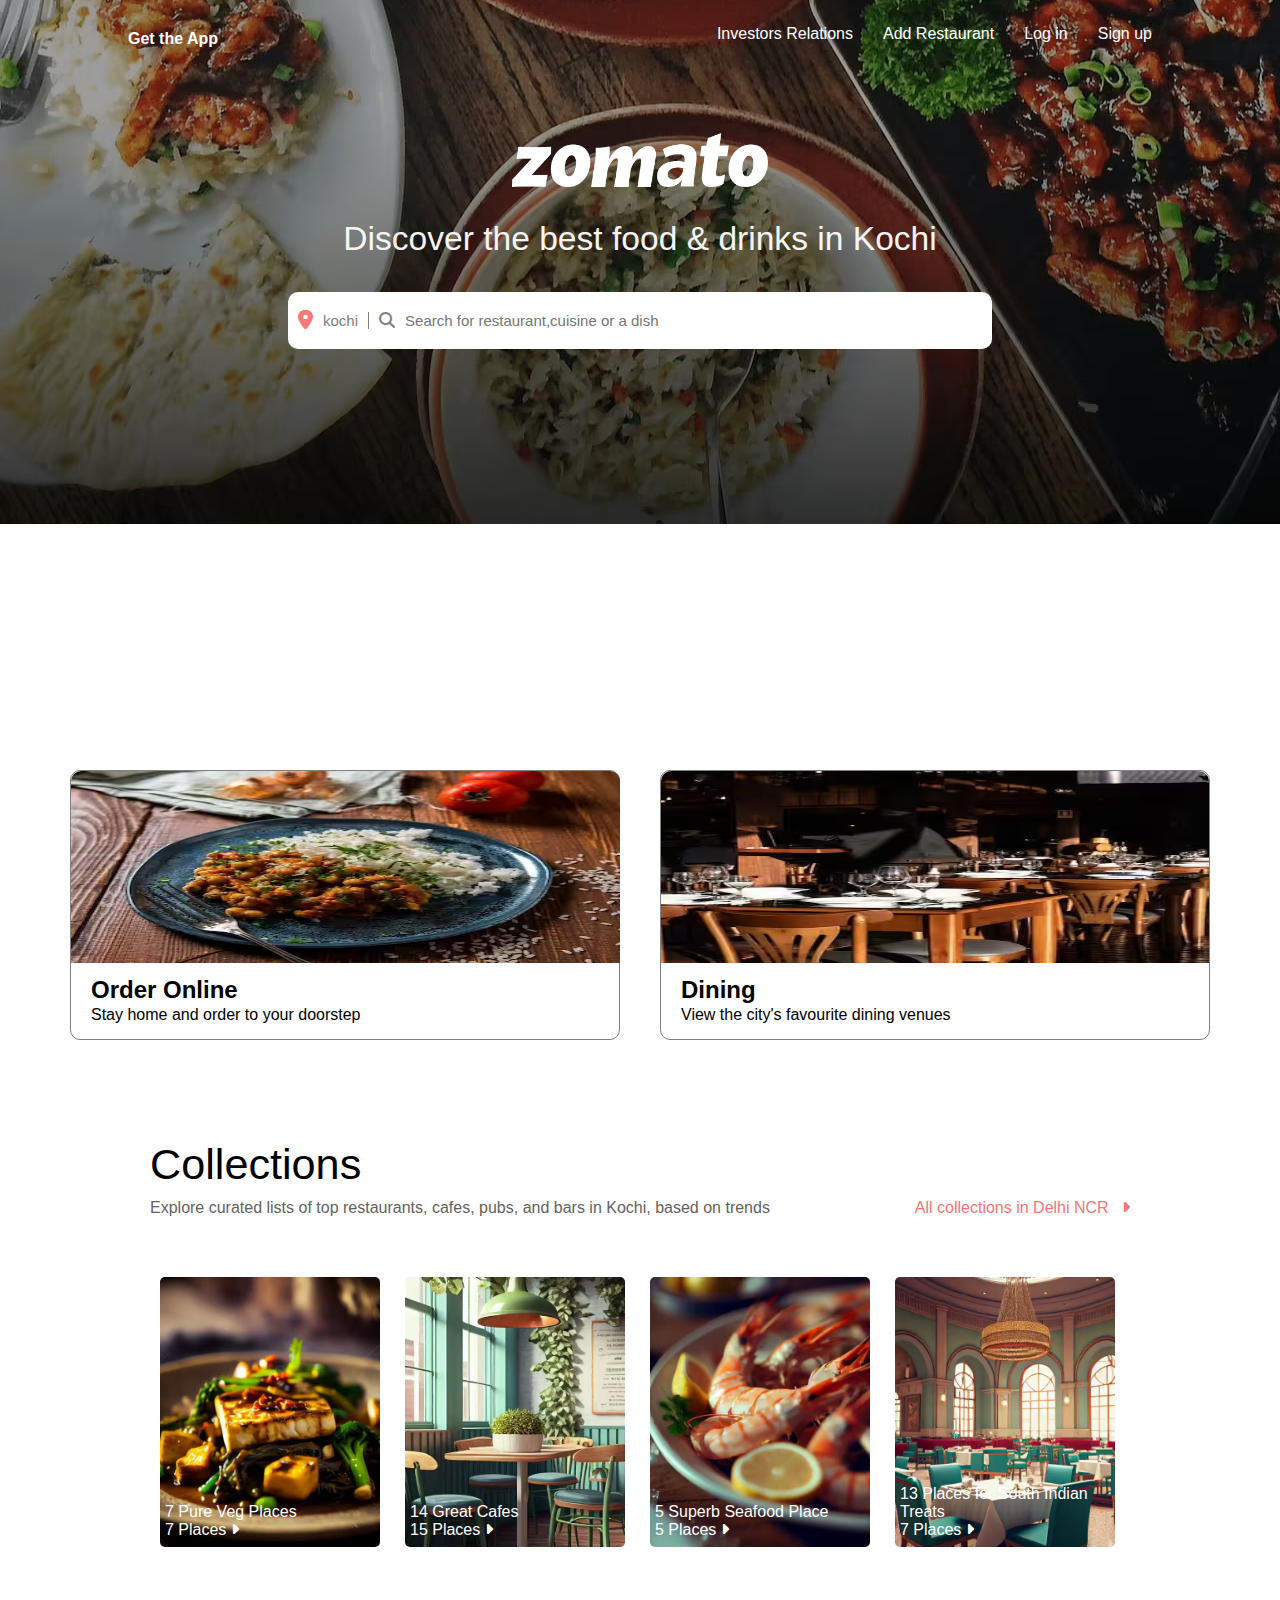
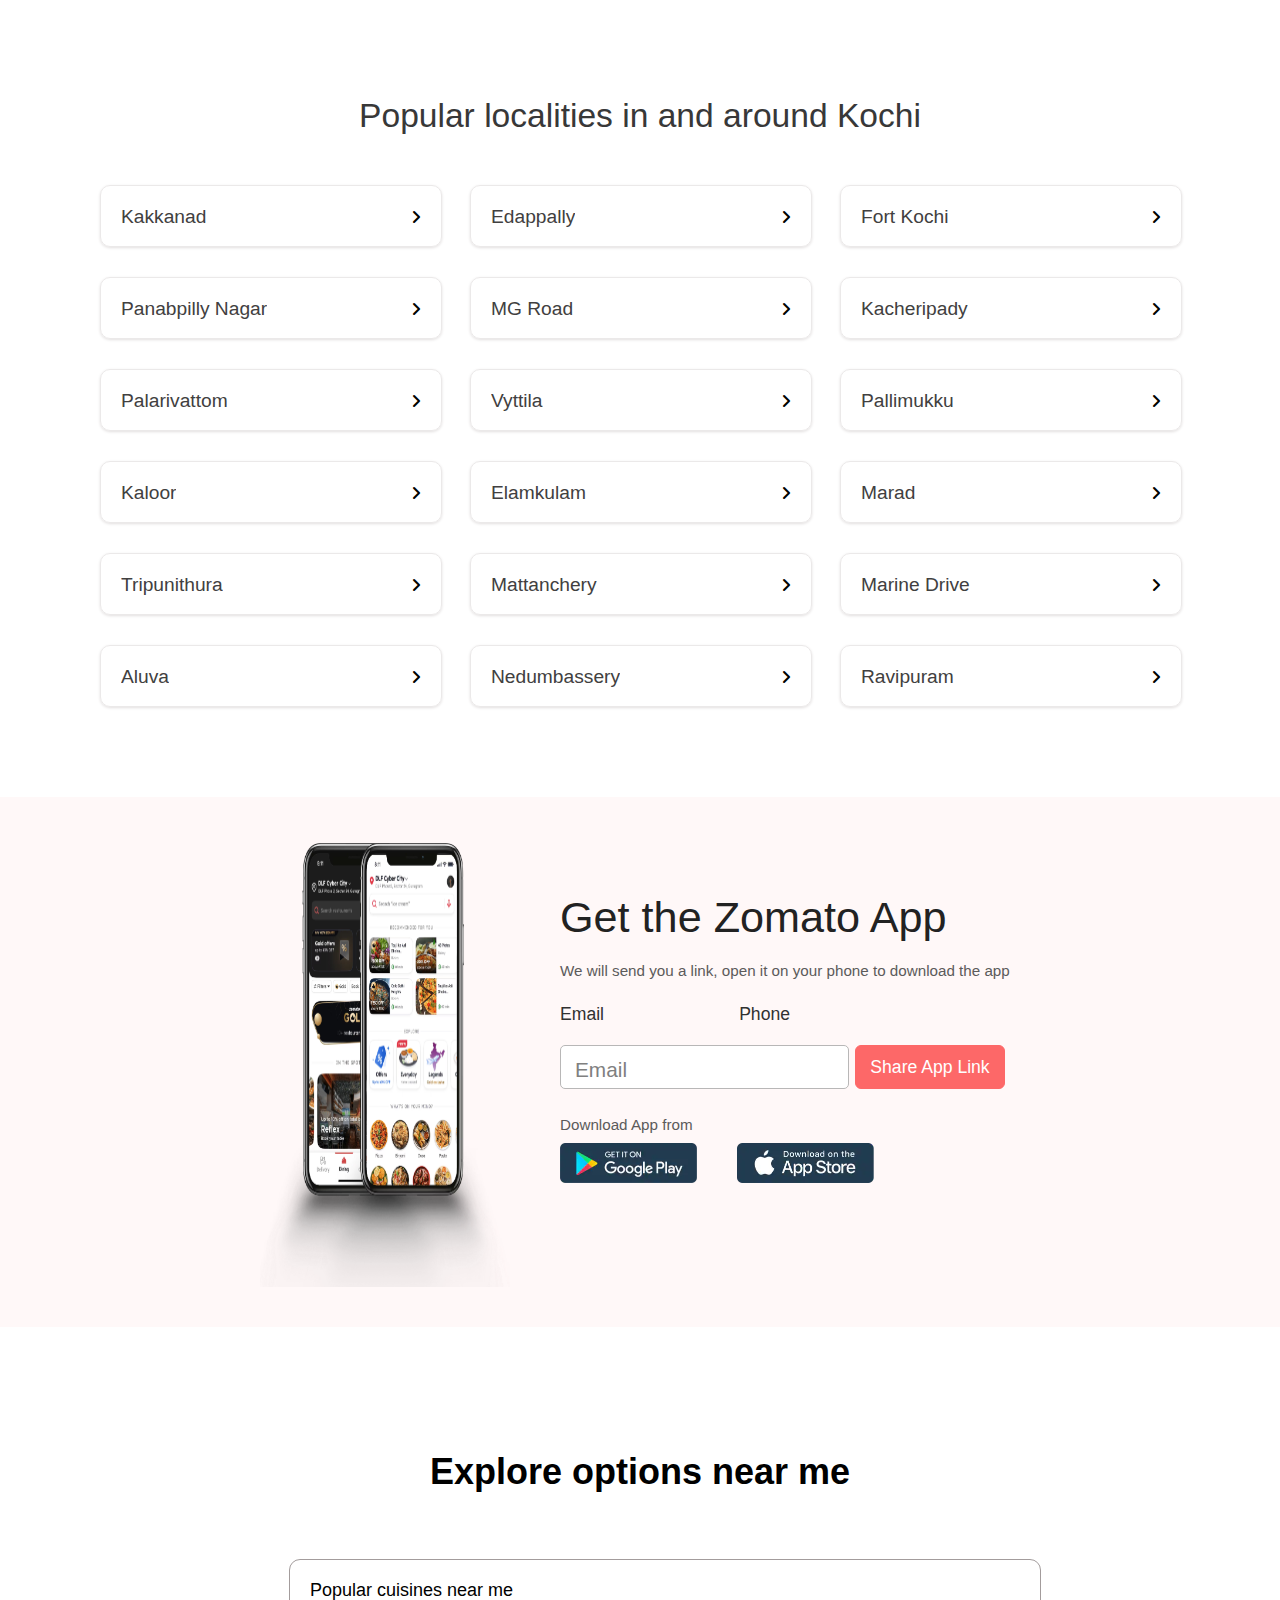
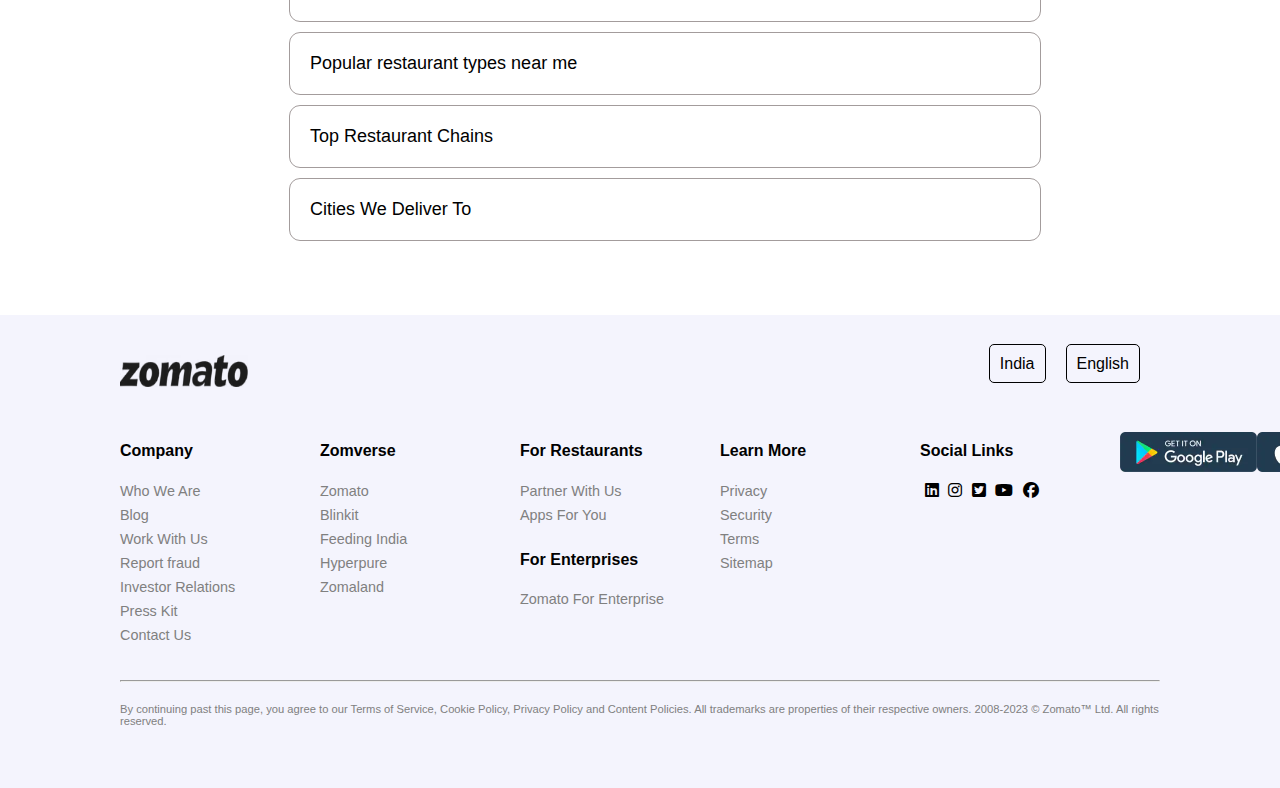
==== index.html @ 0cf8b8b1 "second file" ====
<!DOCTYPE html>
<html lang="en">
<head>
    <meta charset="UTF-8">
    <meta name="viewport" content="width=device-width, initial-scale=1.0">
     <link rel="stylesheet" href="https://cdnjs.cloudflare.com/ajax/libs/font-awesome/6.5.0/css/all.min.css">
     <link rel="stylesheet" href="styles.css" type="text/css">
    <link rel="icon" type="image/png" href="/images/zomato_logo_2017.png">
    <title>Zomato</title>
</head>
<body>
    <header>
        <div class="nav">
            <div>
                <h4>Get the App</h4>
            </div>
            <ul class="nav-bar">
                <li>Investors Relations</li>
                <li>Add Restaurant</li>
                <li>Log in</li>
               <li>Sign up</li>
            </ul>
        </div>
        <div class="head">
            <img class="logo" src="/images/logo.png" alt="logo">
            <h3>Discover the best food & drinks in Kochi</h3>
            <div class="search">
                <i class="fa-solid fa-location-dot"></i>
                <p>kochi</p>
                <i class="fa-solid fa-magnifying-glass"></i>
                <input type="text" placeholder="Search for restaurant,cuisine or a dish">
            </div>
        </div>
        <div class="header-image">
            <img src="/images/header-image.png" alt="">
        </div>
        </div>
    </header>
    <div class="section-1">
        <div class="left">
            <img src="/images/sectionimage1.png">
            <div class="text">
                <h2>Order Online</h2>
                <p>Stay home and order to your doorstep</p>
            </div>
            
        </div>
        <div class="right">
            <img src="/images/sectionimage2.png">
            <div class="text">
                <h2>Dining</h2>
            <p>View the city's favourite dining venues</p>
            </div>
            
        </div>
    </div>
    <section class="sec-1">
        <div class="box">
            <div classe="white"><span></span></div>

        </div>
    </section>
    <section class="middle">
        <div class="sec-2">
            <h2>Collections</h2>
            <div>
                <h6>Explore curated lists of top restaurants, cafes, pubs, and bars in Kochi, based on trends</h6>
                <span>All collections in Delhi NCR &nbsp; <i class="fa-sharp fa-solid fa-caret-right"></i></span>
            </div>
        </div>
        <div class="sec-3">
            <div class="box-1">
                <div><span>7 Pure Veg Places<br>7 Places <i class="fa-sharp fa-solid fa-caret-right"></i></span></div>
                <img src="/images/sec1.png">
            </div>
            <div class="box-1">
                <div><span>14 Great Cafes<br>15 Places <i class="fa-sharp fa-solid fa-caret-right"></i></span></div>
                <img src="/images/sec2.png">
            </div>
            <div class="box-1">
                <div><span>5 Superb Seafood Place<br>5 Places <i class="fa-sharp fa-solid fa-caret-right"></i></span></div>
                <img src="/images/sec3.png">
            </div>
            <div class="box-1">
                <div><span>13 Places for South Indian Treats<br>7 Places <i class="fa-sharp fa-solid fa-caret-right"></i></span></div>
                <img src="/images/sec4">
            </div>
        </div>
        <h1>Popular localities in and around Kochi</h1>
        <div class="sec-4">
            <div class="box-2">
                <div><span>Kakkanad</span><i class="fa-solid fa-angle-right"></i></div>
            </div>
            <div class="box-2">
                <div><span>Edappally</span><i class="fa-solid fa-angle-right"></i></div>
            </div>
            <div class="box-2">
                <div><span>Fort Kochi</span><i class="fa-solid fa-angle-right"></i></div>
            </div>
            <div class="box-2">
                <div><span>Panabpilly Nagar</span><i class="fa-solid fa-angle-right"></i></div>
            </div>
            <div class="box-2">
                <div><span>MG Road</span><i class="fa-solid fa-angle-right"></i></div>
            </div>
            <div class="box-2">
                <div><span>Kacheripady</span><i class="fa-solid fa-angle-right"></i></div>
            </div>
            <div class="box-2">
                <div><span>Palarivattom</span><i class="fa-solid fa-angle-right"></i></div>
            </div>
            <div class="box-2">
                <div><span>Vyttila</span><i class="fa-solid fa-angle-right"></i></div>
            </div>
            <div class="box-2">
                <div><span>Pallimukku</span><i class="fa-solid fa-angle-right"></i></div>
            </div>
            <div class="box-2">
                <div><span>Kaloor</span><i class="fa-solid fa-angle-right"></i></div>
            </div>
            <div class="box-2">
                <div><span>Elamkulam</span><i class="fa-solid fa-angle-right"></i></div>
            </div>
            <div class="box-2">
                <div><span>Marad</span><i class="fa-solid fa-angle-right"></i></div>
            </div>
            <div class="box-2">
                <div><span>Tripunithura</span><i class="fa-solid fa-angle-right"></i></div>
            </div>
            <div class="box-2">
                <div><span>Mattanchery</span><i class="fa-solid fa-angle-right"></i></div>
            </div>
            <div class="box-2">
                <div><span>Marine Drive</span><i class="fa-solid fa-angle-right"></i></div>
            </div>
            <div class="box-2">
                <div><span>Aluva</span><i class="fa-solid fa-angle-right"></i></div>
            </div>
            <div class="box-2">
                <div><span>Nedumbassery</span><i class="fa-solid fa-angle-right"></i></div>
            </div>
            <div class="box-2">
                <div><span>Ravipuram</span><i class="fa-solid fa-angle-right"></i></div>
            </div>
        </div>
    </section>
    <section class="sec-5">
        <div class="flex contact">
            <img src="/images/mobile.png">
            <div class="address">
                <h2>Get the Zomato App</h2>
                <p>We will send you a link, open it on your phone to download the app</p>
                <div class="flex radio">
                    <div>
                        <input type="radio" name="fill" id="email" checked>
                        <label for="email">Email</label>
                    </div>
                    <div>
                        <input type="radio" name="fill" id="phone">
                        <label for="phone">Phone</label>
                    </div>
                </div>
                <div class="flex email">
                    <input class="input" type="text">
                    <label for="" class="place">Email</label>
                    <button>Share App Link</button>
                </div>
                <p class="download">Download App from</p>
                <div class="flex app">
                    <img src="/images/play.png" alt="">
                    <img src="/images/app.png" alt="">
                </div>
            </div>
        </div>
    </section>
    <section class="sec-6">
        <h1>Explore options near me</h1>
        <ul class="accordion">
            <li>
                <input type="radio" name="accordion" id="first">
                <label for="first">Popular cuisines near me</label>
                <div class="content">
                        <a href="" class="cuisines" >Arabian food near me</a>
                        <span>  <a href="" class="cuisines" >Bakery food near me</a></span>
                        <span>  <a href="" class="cuisines" >Beverages food near me</a></span>
                        <span>  <a href="" class="cuisines" >Biryani food near me</a></span>
                        <span>  <a href="" class="cuisines" >Chinese food near me</a></span>
                        <span>  <a href="" class="cuisines" >Continental food near me</a></span>
                        <span>  <a href="" class="cuisines" >Bakeries near me</a></span>
                        <span>  <a href="" class="cuisines" >Bars near me</a></span>
                        <span>  <a href="" class="cuisines" >Desserts food near me</a></span>
                        <span>  <a href="" class="cuisines" >Ice Cream food near me</a></span>
                        <span>  <a href="" class="cuisines" >Juices food near me</a></span>
                        <span>  <a href="" class="cuisines" >Kerala food near me</a></span>
                        <span>  <a href="" class="cuisines" >North Indian food near me</a></span>
                        <span>  <a href="" class="cuisines" >Sandwich food near me</a></span>
                        <span>  <a href="" class="cuisines" >Shawarma food near me</a></span>
                        <span>  <a href="" class="cuisines" >Shake food near me</a></span>
                        <span>  <a href="" class="cuisines" >Seafood food near me</a></span>
                        <span>  <a href="" class="cuisines" >Sichuan food near me</a></span>
                        <span>  <a href="" class="cuisines" >South Indian food near me</a></span>
                        <span>  <a href="" class="cuisines" >Street food near me</a></span>
                </div>
            </li>

            <li>
                <input type="radio" name="accordion" id="second">
                <label for="second">Popular restaurant types near me</label>
                <div class="content">
                    <a href="" class="restaurant" > Bakeries near me</a>
                    <span>  <a href="" class="restaurant" >Bars near me</a></span>
                    <span>  <a href="" class="restaurant" >Beverage Shops near me</a></span>
                    <span>  <a href="" class="restaurant" >Cafés near me</a></span>
                    <span>  <a href="" class="restaurant" > Casual Dining near me</a></span>
                    <span>  <a href="" class="restaurant" >Cocktail Bars near me</a></span>
                    <span>  <a href="" class="restaurant" >Confectioneries near me</a></span>
                    <span>  <a href="" class="restaurant" >Dessert Parlors near me</a></span>
                    <span>  <a href="" class="restaurant" >Desserts food near me</a></span>
                    <span>  <a href="" class="restaurant" >Ice Cream food near me</a></span>
                    <span>  <a href="" class="restaurant" >Juices food near me</a></span>
                    <span>  <a href="" class="restaurant" >Kerala food near me</a></span>
                    <span>  <a href="" class="restaurant" >North Indian food near me</a></span>
                    <span>  <a href="" class="restaurant" >Sandwich food near me</a></span>
                    <span>  <a href="" class="restaurant" >Shawarma food near me</a></span>
                    <span>  <a href="" class="restaurant" >Shake food near me</a></span>
                    <span>  <a href="" class="restaurant" >Seafood food near me</a></span>
                    <span>  <a href="" class="restaurant" >Sichuan food near me</a></span>
                    <span>  <a href="" class="restaurant" >South Indian food near me</a></span>
                    <span>  <a href="" class="restaurant" >Street food near me</a></span></div>
            </li>
            <li>
                <input type="radio" name="accordion" id="third">
                <label for="third">Top Restaurant Chains</label>
                <div class="content">
                    <a href="" class="chains">Burger King</a>
                    <a href="" class="chains">KFC</a>
                    <a href="" class="chains">McDonald's</a>
                    <a href="" class="chains">Pizza Hut</a>
                    <a href="" class="chains">WOW!Momo</a>
                </div>
            </li>

            <li>
                <input type="radio" name="accordion" id="fourth">
                <label for="fourth">Cities We Deliver To</label>
                <div class="content">
                    <div class="row">
                        <div class="col">
                            <a href="" class="cities">Delhi NCR </a>
                            <a href="" class="cities">Hyderabad </a>
                            <a href="" class="cities">Ahmedabad </a>
                            <a href="" class="cities">Nashik</a>
                            <a href="" class="cities">Amritsar</a>
                        </div>
                        <div class="col">
                            <a href="" class="cities">Kolkata</a>
                            <a href="" class="cities">Chennai</a>
                            <a href="" class="cities">Chandigarh</a>
                            <a href="" class="cities">Ooty</a>
                            <a href="" class="cities">Kanpur</a>
                        </div>
                        <div class="col">
                            <a href="" class="cities">Mumbai</a>
                            <a href="" class="cities">Lucknow</a>
                            <a href="" class="cities">Goa</a>
                            <a href="" class="cities">Shimla</a>
                            <a href="" class="cities">Allahabad</a>
                        </div>
                        <div class="col">
                            <a href="" class="cities">Bengaluru</a>
                            <a href="" class="cities">Kochi</a>
                            <a href="" class="cities">Indore</a>
                            <a href="" class="cities">Ludhiana</a>
                            <a href="" class="cities">Aurangabad</a>
                        </div>
                        <div class="col">
                            <a href="" class="cities">Pune</a>
                            <a href="" class="cities">Jaipur</a>
                            <a href="" class="cities">Gangtok</a>
                            <a href="" class="cities">Guwahati</a>
                            <a href="" class="cities">Bhopal</a>
                        </div>
                    </div>
                </div>
            </li>
        </ul>
     </section>
     <section class="footer">
        <div class="sec-7">
            <div class="first">
                <div>
                    <img src="/images/zomato-bottom-logo.png">
                </div>
                <div class="first-1">
                    <div>
                        <span>India</span>
                    </div>
                    <div>
                        <span>English</span>
                    </div>
                </div>
            </div>
            <div class="second">
                <div>
                    <h4>Company</h4>
                    <a href="">Who We Are</a>
                    <a href="">Blog</a>
                    <a href="">Work With Us</a>
                    <a href="">Report fraud</a>
                    <a href="">Investor Relations</a>
                    <a href="">Press Kit</a>
                    <a href="">Contact Us</a>
                </div>
                <div>
                    <h4>Zomverse</h4>
                    <a href="">Zomato</a>
                    <a href="">Blinkit</a>
                    <a href="">Feeding India</a>
                    <a href="">Hyperpure</a>
                    <a href="">Zomaland</a>
                </div>
                <div>
                    <h4>For Restaurants</h4>
                    <a href="">Partner With Us</a>
                    <a href="">Apps For You</a>
                    <h4>For Enterprises</h4>
                    <a href="">Zomato For Enterprise</a>
                </div>
                <div>
                    <h4>Learn More</h4>
                    <a href="">Privacy</a>
                    <a href="">Security</a>
                    <a href="">Terms</a>
                    <a href="">Sitemap</a>
                </div>
                <div class="box-4">
                    <h4>Social Links</h4>
                    <div>
                        <i class="fa-brands fa-linkedin"></i>
                        <i class="fa-brands fa-instagram"></i>
                        <i class="fa-brands fa-square-twitter"></i>
                        <i class="fa-brands fa-youtube"></i>
                        <i class="fa-brands fa-facebook"></i>                   
                     </div>
                </div>
               <img src="/images/play.png">
               <img src="/images/app.png">
            </div>
            <hr>
            <p class="copy">By continuing past this page, you agree to our Terms of Service, Cookie Policy, Privacy Policy and Content Policies. All trademarks are properties of their respective owners. 2008-2023 © Zomato™ Ltd. All rights reserved.</p>
        </div>
     </section>

    
</body>
</html>
---- styles.css ----
body{
    margin: 0;
    padding: 0;
    text-decoration: none;
    font-family: Verdana, Geneva, Tahoma, sans-serif;
    overflow-x: hidden;
}
header{
    width:100%;
    height: 80vh;
    overflow: hidden;
    position: relative;
    object-fit: cover;
}

.header-image{
    position: absolute;
    top: -20vh;
    z-index: -1;
}
.nav{
    display: flex;
    margin: 1vh 10vw;
    justify-content: space-between;
    color: white;
    font-size: 1em;
    font-family: Verdana, Geneva, Tahoma, sans-serif;
}
.nav-bar{
    display: flex;
}
.nav-bar li{
    font-size: 1em;
    font-family: Verdana, Geneva, Tahoma, sans-serif;
    font-weight: lighter;
    padding-left: 30px;
    list-style: none;
}
.head{
    display: flex;
    flex-direction: column;
    justify-content: center;
    margin-top: 7vh;
    align-items: center;
}
.logo{
    width: 20vw;
}
.head h3{
    font-size: 2.1em;
    color: whitesmoke;
    font-weight: lighter;
    font-family: Verdana, Geneva, Tahoma, sans-serif;
}
.search{
    display: flex;
    width: 55vw;
    align-items: center;
    justify-content: flex-start;
    border-radius: 10px;
    background-color: white;
    padding: 5px 0;
}
.search input{
    outline: none;
    border: none;
    width: 50%;
    padding-left: 10px;
    font-size: 15px;
}
.search p{
    color: gray;
    border-right: 1px solid gray;
    font-family: Verdana, Geneva, Tahoma, sans-serif;
    font-size: 15px;
    padding-right: 10px;
}
.search i:first-child{
    font-size: 20px;
    color:rgb(252, 119, 119);
    padding-left: 10px;
    padding-right: 10px;
}
.search i{
    color: gray;
    padding-left: 10px;
}
.section-1{
    display: flex;
    justify-content: space-around;
    margin-top: 50px;
    padding-left: 50px;
    padding-right: 50px;
    margin-bottom: 100px;
    
}
.section-1 .left{
    box-sizing: border-box;
    width:550px;
    height:270px;
    padding-bottom: 20px;
    padding-right: 10px;
    transition: transform 0.3s;
    border: 1px solid gray;
    border-radius: 10px;
    
}
.left img{
    border-top-right-radius: 10px;
    border-top-left-radius:10px ;
    width:102%;
    height:192px;
    
}
.section-1 .right{
    box-sizing: border-box;
    width:550px;
    height: 270px;
    padding-bottom: 20px;
    transition: transform 0.3s;
    border: 1px solid gray;
    border-radius: 10px;
}
.right img{
    border-top-right-radius: 10px;
    border-top-left-radius:10px ;
    width:100%;
    height:192px;
}
.left:hover{
    cursor: pointer;
    transform: scale(1.05);
}
.right:hover{
    cursor: pointer;
    transform: scale(1.05);
}
.left .text{
     line-height: 5px;
     padding-left: 20px;
}
.right .text{
    line-height: 5px;
    padding-left: 20px;
}

.middle{
    margin: 60px 150px;
}
.sec-2 h2{
    font-size: 2.7rem;
    font-weight: lighter;
    margin-bottom: 10px;
}
.sec-2 div{
    display: flex;
    justify-content: space-between;
    align-items: center;
    margin-bottom: 30px;
}
.sec-2 h6{
    margin: 0;
    font-size: 1rem;
    font-weight: lighter;
    color: rgb(99, 98, 98);
}
.fa-caret-right, .sec-2  span{
    color: rgb(248, 117, 117);
}
 .box-1{
    width: 255px;
    height: 300px;
    overflow: hidden;
    position: relative;
  
 }
   .box-1 div{
    position: absolute;
    background: linear-gradient(transparent black);
    width: 100%;
    height: 25%;
    display: flex;
    align-items: flex-end;
    bottom: 0;
    border-radius: 10px;
    
 }
 .box-1 div span:first-child{
    display: inline-block;
    color: white;
    padding-left: 15px;
    font-size: 1rem;
    padding-bottom: 15px;
 }
 .box-1 i{
    color: white;
    padding-bottom: 15px;
 }
 .box-1 img{
    width: 220px;
    height: 270px;
    object-fit: cover;
    padding: 10px;
    border-radius: 15px;
 }
 .sec-3{
    display: flex;
    justify-content: space-between;
    margin-top: 50px;
    margin-bottom: 130px;
 }
 .middle h1{
    font-size: 2.1rem;
    font-weight: lighter;
    text-align: center;
    margin: 50px;
    color: rgb(56,56,56);
 }
 .sec-4{
    display: grid;
    justify-content: center;
    grid-column-gap: 20px;
    grid-gap: 30px;
    grid-template-columns: 340px 340px 340px;
    grid-template-rows: auto;
 }
 .box-2{
    border: 1px solid rgb(235, 233, 233);
    box-shadow: 0 1px 3px rgb(226, 223, 223);
    width: 340px;
    height: 60px;
    overflow: hidden;
    border-radius: 10px;
 }
 .box-2 div{
    overflow: hidden;
    display: flex;
    justify-content: space-between; 
    align-items: center;
    margin: 20px;
 }
 .box-2 div span{
    color: rgb(65, 64, 64);
    font-size: 1.2rem;
    display: inline-block;
    overflow: hidden;
    text-overflow: ellipsis;
    white-space: nowrap;
 }
 .sec-5{
    display: flex;
    margin: 90px 0;
    padding: 40px 0;
    justify-content: center;
    background-color: rgb(255, 248, 248);
 }
 .flex{
    display: flex;
 }
 .contact{
    width: 760px;
    overflow: hidden;
 }
 .contact img{
    width: 250px;
    height: 450px;
    padding-right: 40px;
 }
 .address{
    width: 470px;
    margin-top: 20px;
    padding-left: 10px;
 }
 .address p{
    padding-bottom: 10px;
    font-size: 0.95rem;
    color: rgb(92, 91, 91);
 }
 .address h2{
    font-size: 2.7rem;
    font-weight: lighter;
    margin-bottom: 20px;
    color: rgb(34, 34, 34);
 }
 .radio{
    display: flex;
    justify-content: space-between;
    margin-right: 230px;
    padding-bottom: 20px;
 }
 .radio label{
    font-size: 1.1rem;
    color: rgb(49, 49, 49);
 }
 .radio [type="radio"]{
    accent-color:  rgb(255,92,92);

 }
 .email{
    position: relative;
 }
 .email input{
    height: 40px;
    border-radius: 5px;
    width: 270px;
    border: 1px solid rgb(184, 183, 183);
    outline: rgb(255, 92, 92);
    font-size: 1.3rem;
    padding-left: 15px;
 }
 .place{
    position: absolute;
    font-size: 1.3rem;
    left: 15px;
    top:13px;
    color: gray;
    font-weight: lighter;
 }
 .email button{
    width: 150px;
    border-radius: 6px;
    border: 1px solid rgb(253, 104, 104);
    background-color: rgb(253, 104, 104);
    font-size: 1.1rem;
    margin-left: 6px;
    color: white;
 }
 .download{
    font-size: 0.7rem;
    margin-top: 27px;
    margin-bottom: 0;
    color: gray;
 }
 .app img{
    width: 137px;
    height: 40px;
 }
 
.sec-6{
    padding: 10px 12%;
    text-align: center;
    font-size: 18px;
}

.sec-6 h3{
    font-weight: 500;
    font-size: 20px;
}
  
.accordion{
    margin: 60px auto;
    width: 100%;
    max-width: 750px;
}

.accordion li{
    list-style: none;
    width: 100%;
    padding: 5px;
}
  
.accordion li label{
    display: flex;
    align-items: center;
    padding: 20px;
    font-size: 18px;
    font-weight: 500;
    background: white;
    margin-top: 2px;
    cursor: pointer;
    position: relative;
    outline: 1px solid rgb(163, 156, 156);
    border-radius: 10px;
    

}

label::after{
    
    font-size: 34px;
    position: absolute;
    right: 20px;
    transition: transform 0.5s;
}

input[type="radio"]{
    display: none;
}
.accordion .content{
    background: white;
    text-align: left;
    padding: 0 20px;
    max-height: 0;
    overflow: hidden;
    transition: max-height 0.5s,padding 0.5s;
}

.accordion input[type="radio"]:checked +label+.content{
    max-height: 600px;
    padding: 30px 20px;
}

.accordion input[type="radio"]:checked +label::after{
    transform: rotate(135deg);
}

.faq .email-signup{
    max-width: 600px;
    margin: 20px auto 60px;
}
.faq small{
    font-size: 13px;
}
.content  a{
    text-decoration: none;
    color: gray;
    font-size: smaller;
}
.content span:before {
    vertical-align:middle;
    font:bold 0.8rem ;
    color: gray;/* minimum line-height to not affect the paragraph's height */
    content:"\2022"; /* the Unicode number for &bull; */
}
.accordion .content .chains{

    padding-left: 50px;
   
}
.row {
    display: inline flex;
    justify-content: center;
    align-items: center;
    column-gap: 100px;
    
}
.row a{
    display: block;
    padding-bottom: 20px;
    
}
.first img{
    width: 128px;
    height: 32px;
}
.sec-7{
    padding: 40px 120px;
    background-color: rgb(244,244,253);
}
.first{
    display: flex;
    justify-content: space-between;
}
.first-1{
    display: flex;
}
.first-1 span{
    padding: 10px;
    border: 1px solid black;
    border-radius: 5px;
    margin-right: 20px;
    font-weight: 400;
}
.second{
    display: flex;
    justify-content: space-around;
    margin: 30px 0;
}
.second div{
    width: 200px;
}
.secon h4{
    font-weight: lighter;
    color:rgb(22,22,22);
    white-space: nowrap;
}
.second a{
    display: inline-block;
     width: 200px;
    margin-bottom: 7px;
    white-space: nowrap;
    text-decoration: none;
    color: gray;
    font-size: 0.9rem;
    
}
 .second img{
    width: 137px;
    height: 40px;
    margin-top: 11px;
    cursor: pointer;
 }
 .box-4 i{
    margin-left: 5px;
    margin-bottom: 5px;
 }
 .copy{
    padding: 10px 0;
    color: gray;
    font-size: 0.7rem;
 }
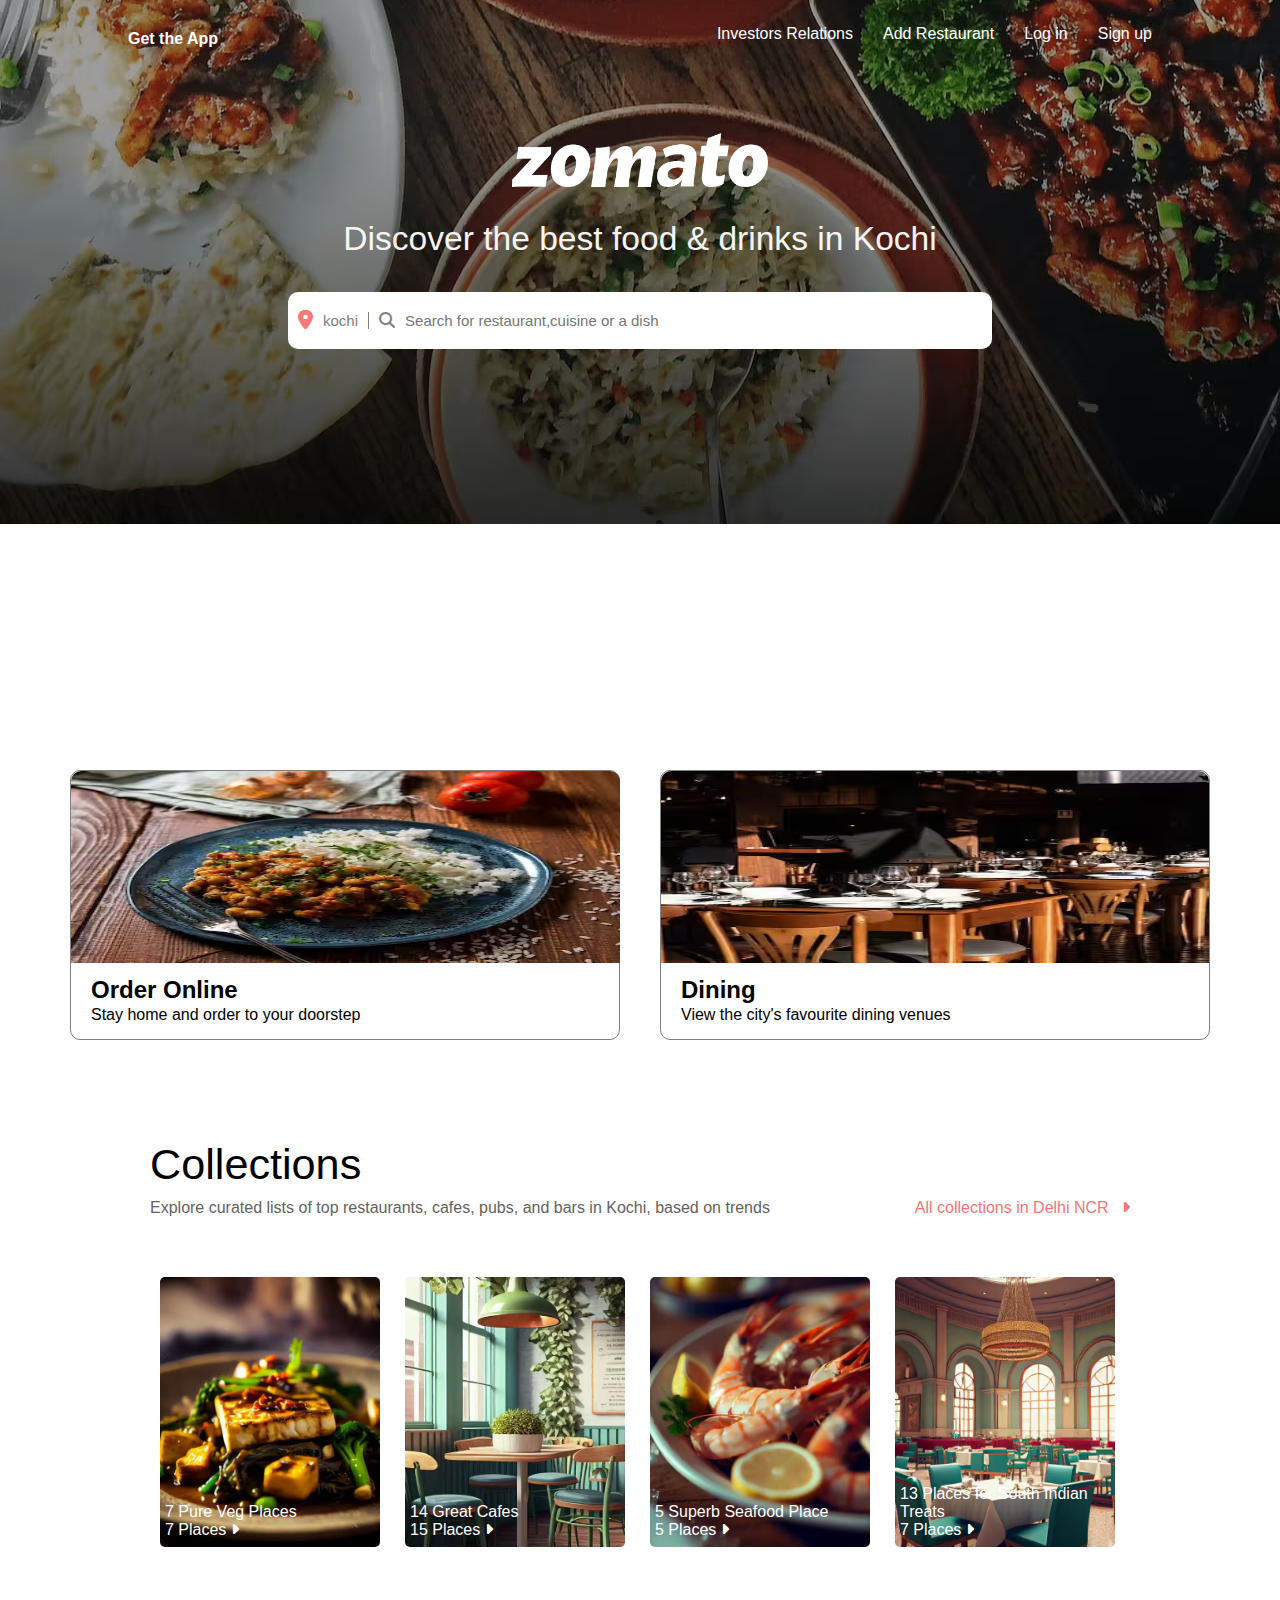
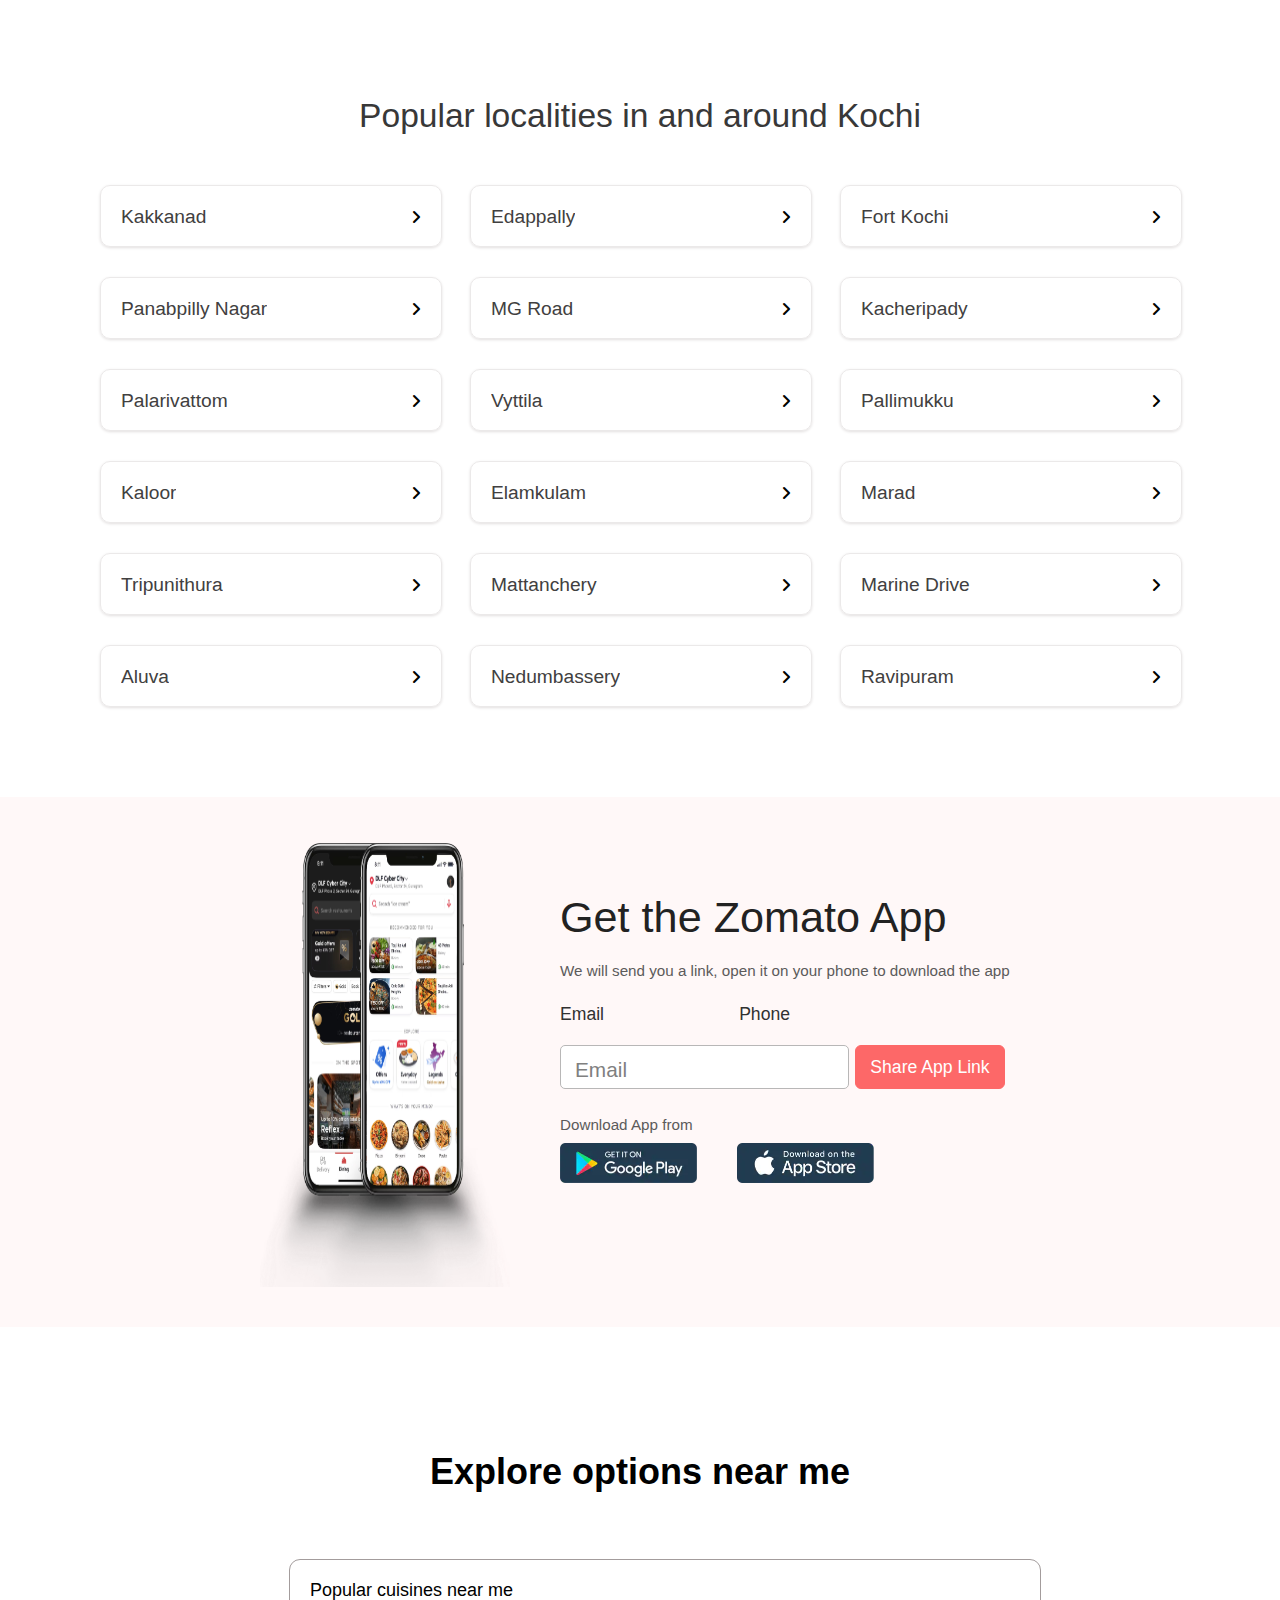
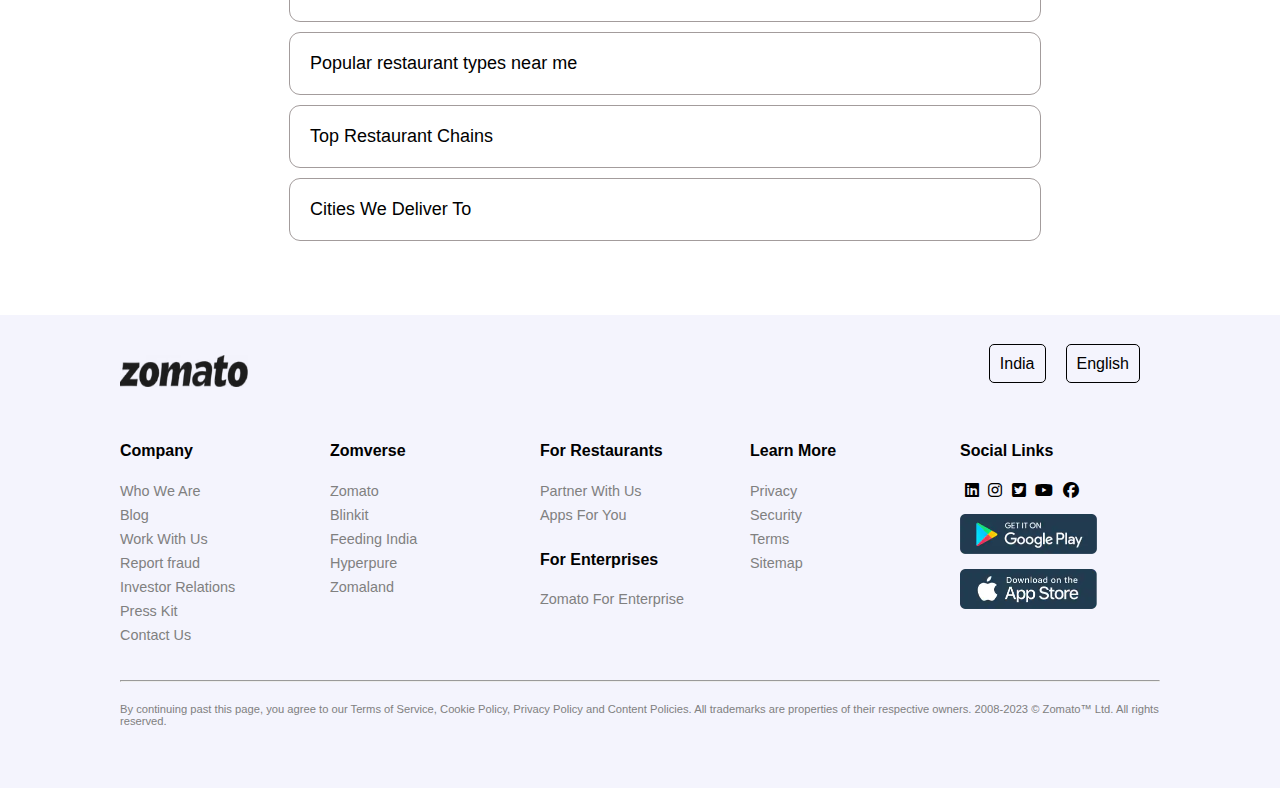
==== commit ee005ce2: "Update index.html" ====
--- a/index.html
+++ b/index.html
@@ -5,7 +5,7 @@
     <meta name="viewport" content="width=device-width, initial-scale=1.0">
      <link rel="stylesheet" href="https://cdnjs.cloudflare.com/ajax/libs/font-awesome/6.5.0/css/all.min.css">
      <link rel="stylesheet" href="styles.css" type="text/css">
-    <link rel="icon" type="image/png" href="/images/zomato_logo_2017.png">
+    <link rel="icon" type="image/png" href="images/zomato_logo_2017.png">
     <title>Zomato</title>
 </head>
 <body>
@@ -22,7 +22,7 @@
             </ul>
         </div>
         <div class="head">
-            <img class="logo" src="/images/logo.png" alt="logo">
+            <img class="logo" src="images/logo.png" alt="logo">
             <h3>Discover the best food & drinks in Kochi</h3>
             <div class="search">
                 <i class="fa-solid fa-location-dot"></i>
@@ -32,13 +32,13 @@
             </div>
         </div>
         <div class="header-image">
-            <img src="/images/header-image.png" alt="">
+            <img src="images/header-image.png" alt="">
         </div>
         </div>
     </header>
     <div class="section-1">
         <div class="left">
-            <img src="/images/sectionimage1.png">
+            <img src="images/sectionimage1.png">
             <div class="text">
                 <h2>Order Online</h2>
                 <p>Stay home and order to your doorstep</p>
@@ -46,7 +46,7 @@
             
         </div>
         <div class="right">
-            <img src="/images/sectionimage2.png">
+            <img src="images/sectionimage2.png">
             <div class="text">
                 <h2>Dining</h2>
             <p>View the city's favourite dining venues</p>
@@ -54,12 +54,7 @@
             
         </div>
     </div>
-    <section class="sec-1">
-        <div class="box">
-            <div classe="white"><span></span></div>
 
-        </div>
-    </section>
     <section class="middle">
         <div class="sec-2">
             <h2>Collections</h2>
@@ -71,19 +66,19 @@
         <div class="sec-3">
             <div class="box-1">
                 <div><span>7 Pure Veg Places<br>7 Places <i class="fa-sharp fa-solid fa-caret-right"></i></span></div>
-                <img src="/images/sec1.png">
+                <img src="images/sec1.png">
             </div>
             <div class="box-1">
                 <div><span>14 Great Cafes<br>15 Places <i class="fa-sharp fa-solid fa-caret-right"></i></span></div>
-                <img src="/images/sec2.png">
+                <img src="images/sec2.png">
             </div>
             <div class="box-1">
                 <div><span>5 Superb Seafood Place<br>5 Places <i class="fa-sharp fa-solid fa-caret-right"></i></span></div>
-                <img src="/images/sec3.png">
+                <img src="images/sec3.png">
             </div>
             <div class="box-1">
                 <div><span>13 Places for South Indian Treats<br>7 Places <i class="fa-sharp fa-solid fa-caret-right"></i></span></div>
-                <img src="/images/sec4">
+                <img src="images/sec4">
             </div>
         </div>
         <h1>Popular localities in and around Kochi</h1>
@@ -146,7 +141,7 @@
     </section>
     <section class="sec-5">
         <div class="flex contact">
-            <img src="/images/mobile.png">
+            <img src="images/mobile.png">
             <div class="address">
                 <h2>Get the Zomato App</h2>
                 <p>We will send you a link, open it on your phone to download the app</p>
@@ -167,8 +162,8 @@
                 </div>
                 <p class="download">Download App from</p>
                 <div class="flex app">
-                    <img src="/images/play.png" alt="">
-                    <img src="/images/app.png" alt="">
+                    <img src="images/play.png" alt="">
+                    <img src="images/app.png" alt="">
                 </div>
             </div>
         </div>
@@ -289,7 +284,7 @@
         <div class="sec-7">
             <div class="first">
                 <div>
-                    <img src="/images/zomato-bottom-logo.png">
+                    <img src="images/zomato-bottom-logo.png">
                 </div>
                 <div class="first-1">
                     <div>
@@ -342,9 +337,11 @@
                         <i class="fa-brands fa-youtube"></i>
                         <i class="fa-brands fa-facebook"></i>                   
                      </div>
-                </div>
-               <img src="/images/play.png">
-               <img src="/images/app.png">
+                
+                
+               <div><img src="images/play.png"></div> 
+               <div><img src="images/app.png"></div>
+            </div>
             </div>
             <hr>
             <p class="copy">By continuing past this page, you agree to our Terms of Service, Cookie Policy, Privacy Policy and Content Policies. All trademarks are properties of their respective owners. 2008-2023 © Zomato™ Ltd. All rights reserved.</p>
@@ -353,4 +350,4 @@
 
     
 </body>
-</html>+</html>
--- a/styles.css
+++ b/styles.css
@@ -463,11 +463,13 @@
 }
 .second{
     display: flex;
-    justify-content: space-around;
+    flex-direction: row;
+    justify-content: space-between;
     margin: 30px 0;
 }
 .second div{
     width: 200px;
+
 }
 .secon h4{
     font-weight: lighter;
@@ -490,6 +492,10 @@
     margin-top: 11px;
     cursor: pointer;
  }
+ .box-4{
+    display: flex;
+    flex-direction: column;
+ }
  .box-4 i{
     margin-left: 5px;
     margin-bottom: 5px;
@@ -498,4 +504,4 @@
     padding: 10px 0;
     color: gray;
     font-size: 0.7rem;
- }+ }
